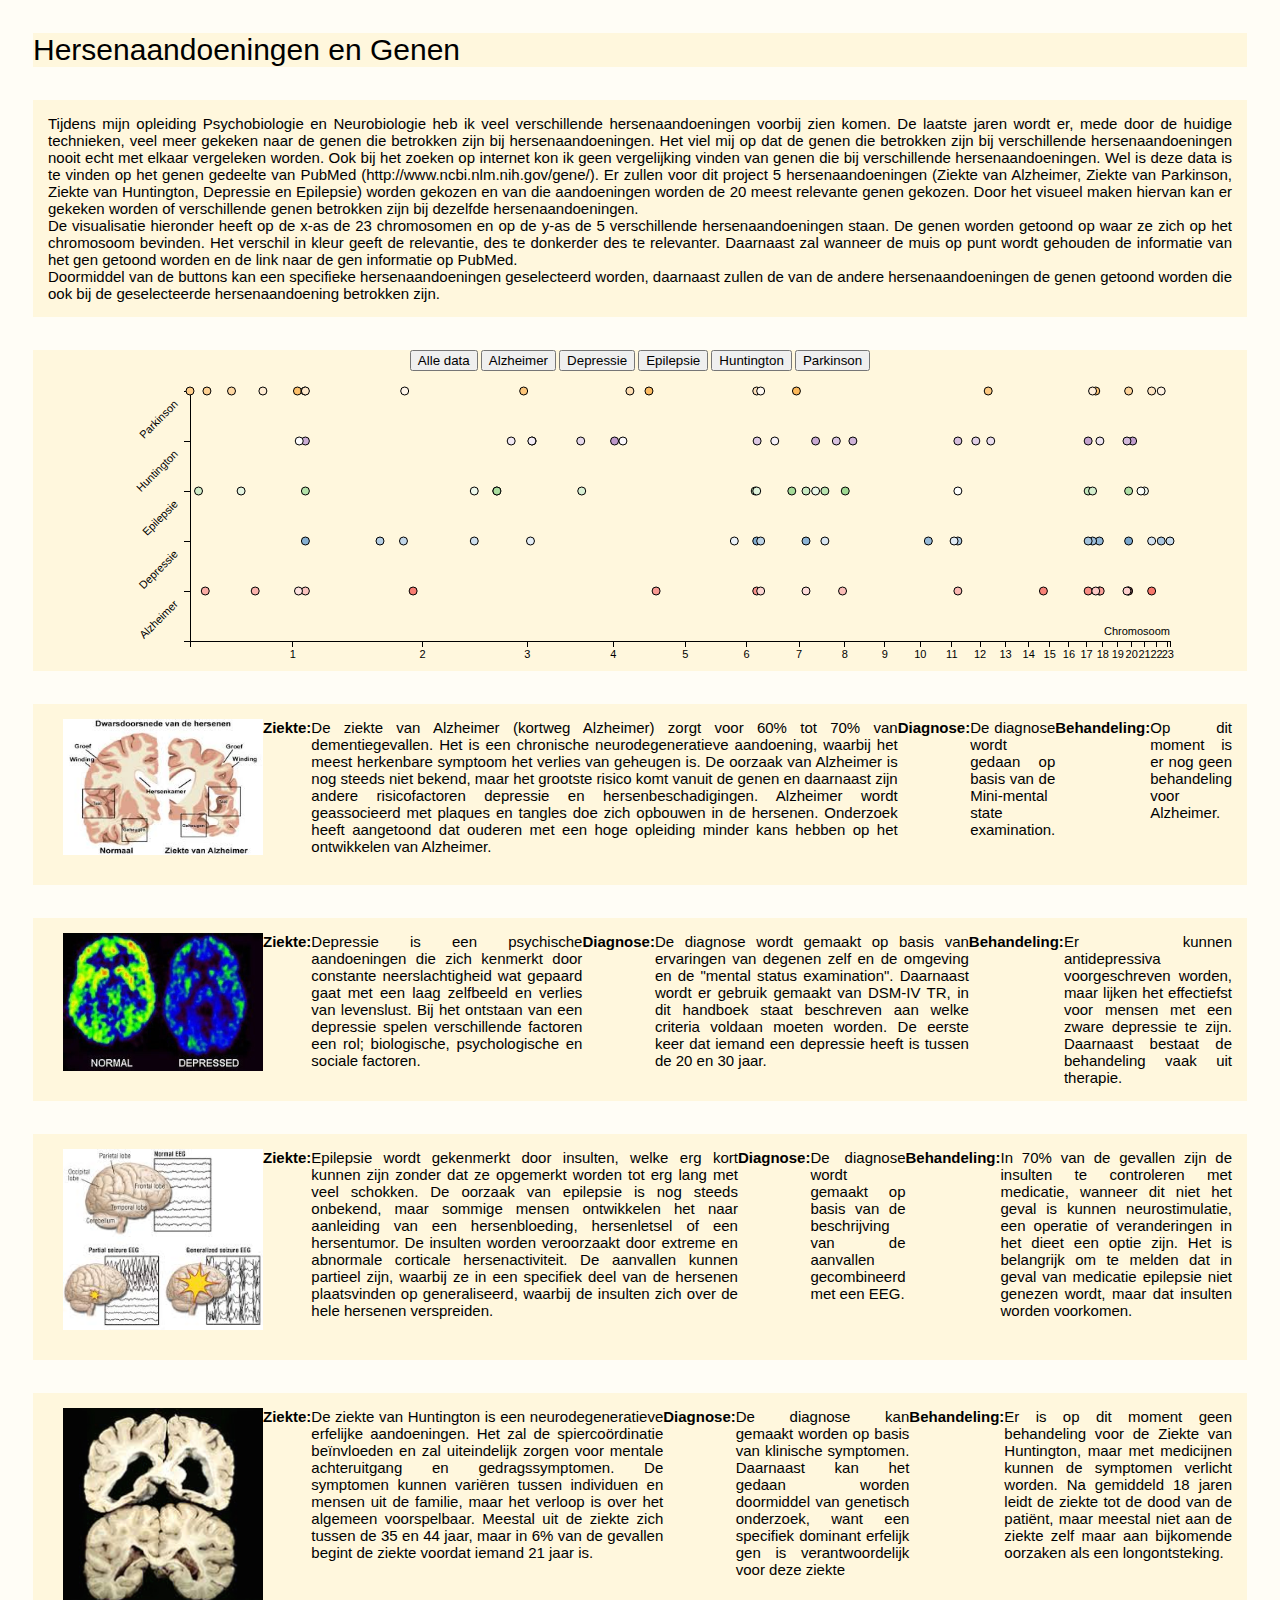
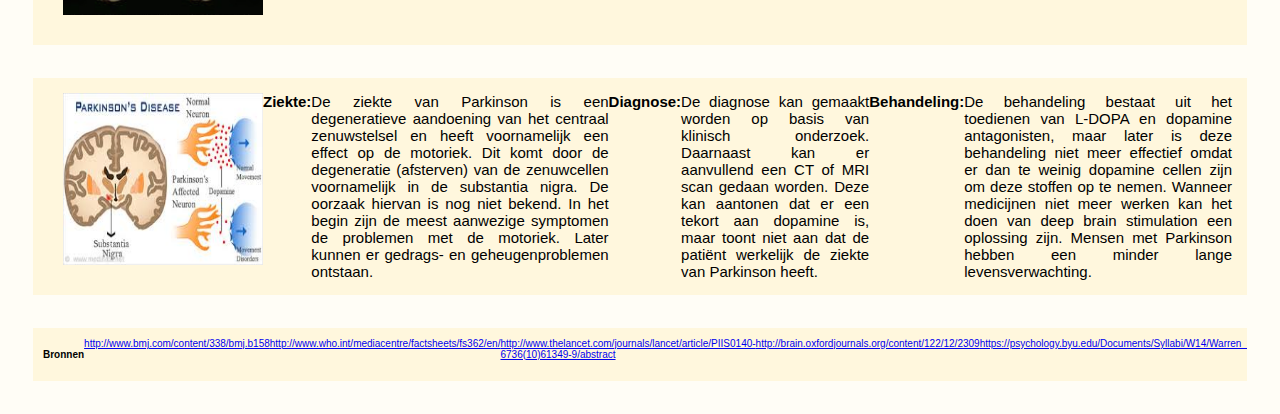
==== Website/index.html @ e5c7d4eb "Update" ====
<!doctype html>
<!-- 
Kirsten de Wit
6063098
Programmerproject Data
-->
  
<head>
  <meta charset="utf-8"/>
  <title>Hersenaandoeningen en genen</title>
  <LINK rel="stylesheet" type="text/css" href="project.css">
  <script src="d3.js"></script>
  <script src="fisheye.js"></script>
</head>

<body>
  <div class="titel">
    Hersenaandoeningen en Genen
  </div>

  <div class="border">
  </div>

  <div class="inleiding">
    Tijdens mijn opleiding Psychobiologie en Neurobiologie heb ik veel verschillende hersenaandoeningen voorbij zien komen. De laatste jaren wordt er, mede door de huidige technieken, veel meer gekeken naar de genen die betrokken zijn bij hersenaandoeningen. Het viel mij op dat de genen die betrokken zijn bij verschillende hersenaandoeningen nooit echt met elkaar vergeleken worden. Ook bij het zoeken op internet kon ik geen vergelijking vinden van genen die bij verschillende hersenaandoeningen. Wel is deze data is te vinden op het genen gedeelte van PubMed (http://www.ncbi.nlm.nih.gov/gene/). Er zullen voor dit project 5 hersenaandoeningen (Ziekte van Alzheimer, Ziekte van Parkinson, Ziekte van Huntington, Depressie en Epilepsie) worden gekozen en van die aandoeningen worden de 20 meest relevante genen gekozen. Door het visueel maken hiervan kan er gekeken worden of verschillende genen betrokken zijn bij dezelfde hersenaandoeningen.<br>
    De visualisatie hieronder heeft op de x-as de 23 chromosomen en op de y-as de 5 verschillende hersenaandoeningen staan. De genen worden getoond op waar ze zich op het chromosoom bevinden. Het verschil in kleur geeft de relevantie, des te donkerder des te relevanter. Daarnaast zal wanneer de muis op punt wordt gehouden de informatie van het gen getoond worden en de link naar de gen informatie op PubMed. <br>
    Doormiddel van de buttons kan een specifieke hersenaandoeningen geselecteerd worden, daarnaast zullen de van de andere hersenaandoeningen de genen getoond worden die ook bij de geselecteerde hersenaandoening betrokken zijn.
  </div>

  <div class="border">
  </div>

  <div class="buttons">
    <div>
      <input name="al"
            type="button"
            value="Alle data">
      <input name="AD"
             type="button"
             value="Alzheimer">
      <input name="DP"
             type="button"
             value="Depressie">
      <input name="EP"
             type="button"
             value="Epilepsie">
      <input name="HD"
             type="button"
             value="Huntington">
      <input name="PD"
             type="button"
             value="Parkinson">
    </div>
  </div>


  <div class="graph">
  </div>

  <div class="border">
  </div>

  <div class="AD">
    <img alt="" title="De hersenen van iemand zonder Alzheimer (links) en iemand met Alzheimer (rechts)." SRC="ad.jpg">
    <b>Ziekte: </b>De ziekte van Alzheimer (kortweg Alzheimer) zorgt voor 60% tot 70% van dementiegevallen. Het is een chronische neurodegeneratieve aandoening, waarbij het meest herkenbare symptoom het verlies van geheugen is. De oorzaak van Alzheimer is nog steeds niet bekend, maar het grootste risico komt vanuit de genen en daarnaast zijn andere risicofactoren depressie en hersenbeschadigingen. Alzheimer wordt geassocieerd met plaques en tangles doe zich opbouwen in de hersenen. Onderzoek heeft aangetoond dat ouderen met een hoge opleiding minder kans hebben op het ontwikkelen van Alzheimer.<br>
    <b>Diagnose: </b>De diagnose wordt gedaan op basis van de  Mini-mental state examination.<br>
    <b>Behandeling: </b>Op dit moment is er nog geen behandeling voor Alzheimer.<br>
  </div>

  <div class="border">
  </div>

  <div class="Depressie">
    <img alt="" title="Iemand met een depressie laat minder activiteit in de hersenen zien (rechts) dan iemand zonder een depressie" SRC="depressie.jpg">
   <b>Ziekte: </b>Depressie is een psychische aandoeningen die zich kenmerkt door constante neerslachtigheid wat gepaard gaat met een laag zelfbeeld en verlies van levenslust. Bij het ontstaan van een depressie spelen verschillende factoren een rol; biologische, psychologische en sociale factoren. <br>
   <b>Diagnose: </b>De diagnose wordt gemaakt op basis van ervaringen van degenen zelf en de omgeving en de "mental status examination". Daarnaast wordt er gebruik gemaakt van DSM-IV TR, in dit handboek staat beschreven aan welke criteria voldaan moeten worden. De eerste keer dat iemand een depressie heeft is tussen de 20 en 30 jaar.<br>
    <b>Behandeling: </b>Er kunnen antidepressiva voorgeschreven worden, maar lijken het effectiefst voor mensen met een zware depressie te zijn. Daarnaast bestaat de behandeling vaak uit therapie.<br>
  </div>

  <div class="border">
  </div>

  <div class="Epilepsie">
   <img alt="" title=" Een EEG van een controle persoon (boven), iemand met partiële aanvalling (links onder) en gegeneraliseerde aanvallen (rechts onder)." SRC="epilepsie.jpg">
    <b>Ziekte: </b>Epilepsie wordt gekenmerkt door insulten, welke erg kort kunnen zijn zonder dat ze opgemerkt worden tot erg lang met veel schokken. De oorzaak van epilepsie is nog steeds onbekend, maar sommige mensen ontwikkelen het naar aanleiding van een hersenbloeding, hersenletsel of een hersentumor. De insulten worden veroorzaakt door extreme en abnormale corticale hersenactiviteit. De aanvallen kunnen partieel zijn, waarbij ze in een specifiek deel van de hersenen plaatsvinden op generaliseerd, waarbij de insulten zich over de hele hersenen verspreiden.<br>
    <b>Diagnose: </b> De diagnose wordt gemaakt op basis van de beschrijving van de aanvallen gecombineerd met een EEG.<br>
    <b>Behandeling: </b>In 70% van de gevallen zijn de insulten te controleren met medicatie, wanneer dit niet het geval is kunnen neurostimulatie, een operatie of veranderingen in het dieet een optie zijn. Het is belangrijk om te melden dat in geval van medicatie epilepsie niet genezen wordt, maar dat insulten worden voorkomen.<br>   
  </div>

  <div class="border">
  </div>

  <div class="HD">
   <img alt="" title="De hersenen van iemand met Huntington (boven) en zonder Huntington (onder)." SRC="HD.jpg">
    <b>Ziekte: </b>De ziekte van Huntington is een neurodegeneratieve erfelijke aandoeningen. Het zal de spiercoördinatie beïnvloeden en zal uiteindelijk zorgen voor mentale achteruitgang en gedragssymptomen. De symptomen kunnen variëren tussen individuen en mensen uit de familie, maar het verloop is over het algemeen voorspelbaar. Meestal uit de ziekte zich tussen de 35 en 44 jaar, maar in 6% van de gevallen begint de ziekte voordat iemand 21 jaar is.<br>
   <b>Diagnose: </b>De diagnose kan gemaakt worden op basis van klinische symptomen. Daarnaast kan het gedaan worden doormiddel van genetisch onderzoek, want een specifiek dominant erfelijk gen is verantwoordelijk voor deze ziekte<br>
    <b>Behandeling: </b>Er is op dit moment geen behandeling voor de Ziekte van Huntington, maar met medicijnen kunnen de symptomen verlicht worden. Na gemiddeld 18 jaren leidt de ziekte tot de dood van de patiënt, maar meestal niet aan de ziekte zelf maar aan bijkomende oorzaken als een longontsteking.<br>
  </div>

  <div class="border">
  </div>

  <div class="PD">
    <img alt="" title="Het transport van dopamine in iemand zonder Parkinson (boven) en iemand met Parkinson (onder)." SRC="PD.jpg">
    <b>Ziekte: </b>De ziekte van Parkinson is een degeneratieve aandoening van het centraal zenuwstelsel en heeft voornamelijk een effect op de motoriek. Dit komt door de degeneratie (afsterven) van de zenuwcellen voornamelijk in de substantia nigra. De oorzaak hiervan is nog niet bekend. In het begin zijn de meest aanwezige symptomen de problemen met de motoriek. Later kunnen er gedrags- en geheugenproblemen ontstaan.<br>
    <b>Diagnose: </b> De diagnose kan gemaakt worden op basis van klinisch onderzoek. Daarnaast kan er aanvullend een CT of MRI scan gedaan worden. Deze kan aantonen dat er een tekort aan dopamine is, maar toont niet aan dat de patiënt werkelijk de ziekte van Parkinson heeft.<br>
    <b>Behandeling: </b>De behandeling bestaat uit het toedienen van L-DOPA en dopamine antagonisten, maar later is deze behandeling niet meer effectief omdat er dan te weinig dopamine cellen zijn om deze stoffen op te nemen. Wanneer medicijnen niet meer werken kan het doen van deep brain stimulation een oplossing zijn. Mensen met Parkinson hebben een minder lange levensverwachting.<br>
  </div>

  <div class="border">
  </div>

  <div class="Bronnen">
   <b> Bronnen </b>
    <a href="http://www.bmj.com/content/338/bmj.b158">http://www.bmj.com/content/338/bmj.b158</a> 
    <a href="http://www.who.int/mediacentre/factsheets/fs362/en/">http://www.who.int/mediacentre/factsheets/fs362/en/</a>
    <a href ="http://www.thelancet.com/journals/lancet/article/PIIS0140-6736(10)61349-9/abstract">http://www.thelancet.com/journals/lancet/article/PIIS0140-6736(10)61349-9/abstract</a>
    <a href="http://brain.oxfordjournals.org/content/122/12/2309">http://brain.oxfordjournals.org/content/122/12/2309</a>
    <a href="https://psychology.byu.edu/Documents/Syllabi/W14/Warren_Syllabus%20342%20W%202013.pdf">https://psychology.byu.edu/Documents/Syllabi/W14/Warren_Syllabus%20342%20W%202013.pdf</a> 
    <a href="http://www.health.am/psy/major-depressive-disorder/">http://www.health.am/psy/major-depressive-disorder/</a>
    <a href="https://www.ncbi.nlm.nih.gov/pmc/articles/PMC3712503/">https://www.ncbi.nlm.nih.gov/pmc/articles/PMC3712503/</a> 
    <a href="https://www.ncbi.nlm.nih.gov/pmc/articles/PMC2253608/">https://www.ncbi.nlm.nih.gov/pmc/articles/PMC2253608/</a> 
    <a href="http://www.nejm.org/doi/full/10.1056/NEJMra022308">http://www.nejm.org/doi/full/10.1056/NEJMra022308</a> 
    <a href="http://onlinelibrary.wiley.com/doi/10.1111/epi.12550/abstract;jsessionid=B3A9675DECC145AB4CA89A282FB9E412.f01t01">http://onlinelibrary.wiley.com/doi/10.1111/epi.12550/abstract;jsessionid=B3A9675DECC145AB4CA89A282FB9E412.f01t01</a> 
    <a href="http://www.who.int/mediacentre/factsheets/fs999/en/">http://www.who.int/mediacentre/factsheets/fs999/en/</a>
    <a href="http://web.stanford.edu/group/hopes/cgi-bin/hopes_test/the-behavioral-symptoms-of-huntingtons-disease/">http://web.stanford.edu/group/hopes/cgi-bin/hopes_test/the-behavioral-symptoms-of-huntingtons-disease/</a> 
    <a href="http://www.annualreviews.org/doi/abs/10.1146/annurev-pathol-011110-130242">http://www.annualreviews.org/doi/abs/10.1146/annurev-pathol-011110-130242</a>
    <a href="http://animalresearch.thehastingscenter.org/report/using-monkeys-to-understand-and-cure-parkinson-disease/">http://animalresearch.thehastingscenter.org/report/using-monkeys-to-understand-and-cure-parkinson-disease/</a>
  </div>

  <script src="main.js"></script>

</body>
</html>
---- Website/project.css ----
/*
Kirsten de Wit
6063098
Programmerproject Data
*/

body {
  font: 11px sans-serif;
  min-width: 600px;
  background: #fffdf6;
  margin: 3em 3em;
}

img {
  float: right;
  margin: 0 0 1em 1em;
  width: 200px;
}

.border {
  height: 3em;
  min-width: 1000px;
  background: #fffdf6;
}

.titel {
  display: flex;
  font-size: 30px;
  text-align: center;
  min-width: 1000px;
  background: #fff7dd;
 }

.inleiding {
  display: -webkit-flex;
  display: flex;
  padding: 1em;
  font-size: 15px;
  text-align: justify;
  min-width: 1000px;
  background: #fff7dd;
 }

.buttons {
  display: -webkit-flex;
  display:         flex;
  -webkit-align-items: center;
          align-items: center;
  -webkit-justify-content: center;
          justify-content: center;
  background: #fff7dd;
}

.graph {
  display: -webkit-flex;
  display:         flex;
  -webkit-align-items: center;
          align-items: center;
  -webkit-justify-content: center;
          justify-content: center;
  background: #fff7dd;
}

.axis path,
.axis line {
  fill: none;
  stroke: #000;
  shape-rendering: crispEdges;
}

.dot {
  stroke: #000;
}

.tooltip {
  position: absolute;
  font-size: 12px;
  box-shadow: 0px 0px 5px #999999;
  padding: 10px;
  width: 230px;
  height: 40px;
  background: #fff7dd;
}

.AD {
  display: flex;
  overflow: auto;
  padding: 1em;
  font-size: 15px;
  text-align: justify;
  min-width: 1000px;
  background:#fff7dd;
}

.Depressie {
  display: flex;
  overflow: auto;
  padding: 1em;
  font-size: 15px;
  text-align: justify;
  min-width: 1000px;
  background: #fff7dd;
}

.Epilepsie {
  display: flex;
  overflow: auto;
  padding: 1em;
  font-size: 15px;
  text-align: justify;
  min-width: 1000px;
  background: #fff7dd;
}

.HD {
  display: flex;
  overflow: auto;
  padding: 1em;
  font-size: 15px;
  text-align: justify;
  min-width: 1000px;
  background: #fff7dd;
}

.PD {
  display: flex;
  overflow: auto;
  padding: 1em;
  font-size: 15px;
  text-align: justify;
  min-width: 1000px;
  background: #fff7dd;
}

.Bronnen {
  display: flex;
  overflow: auto;
  white-space: pre-wrap;
  padding: 1em;
  font-size: 10px;
  min-width: 1000px;
  background: #fff7dd;
}
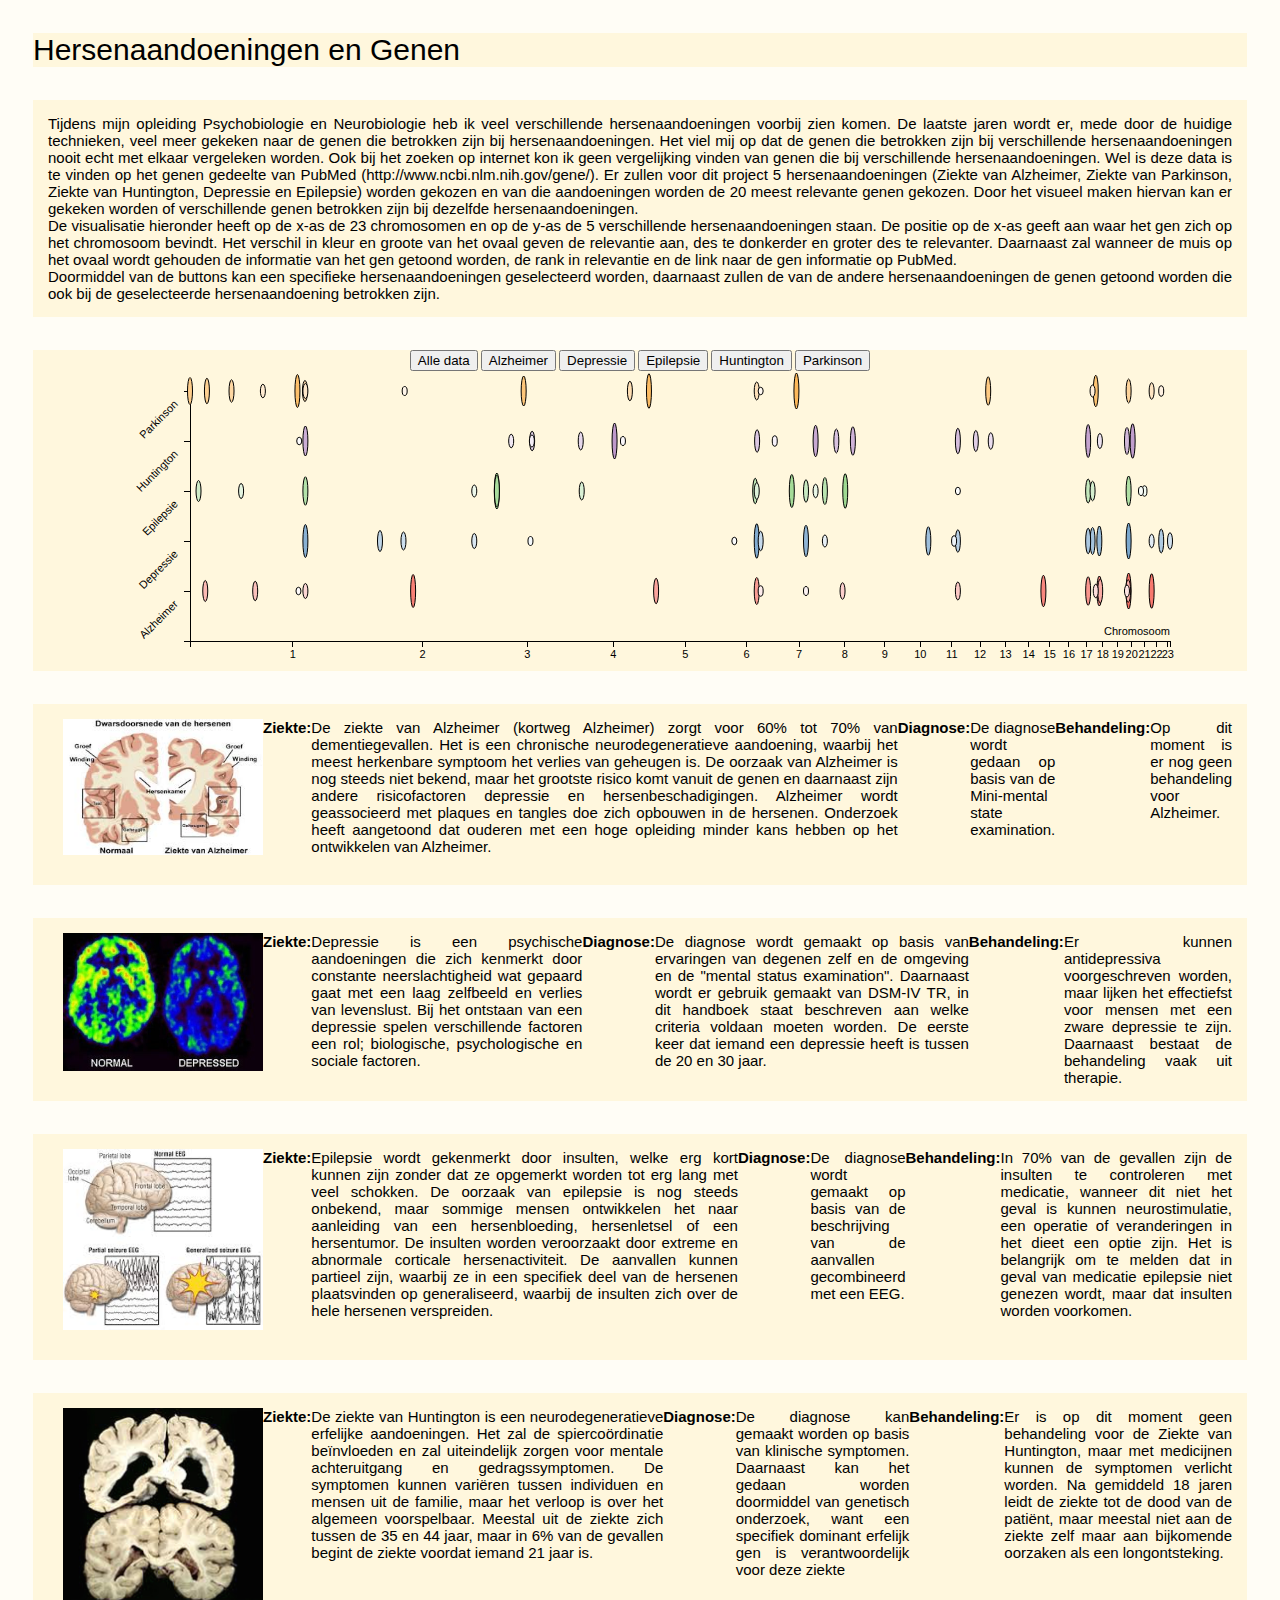
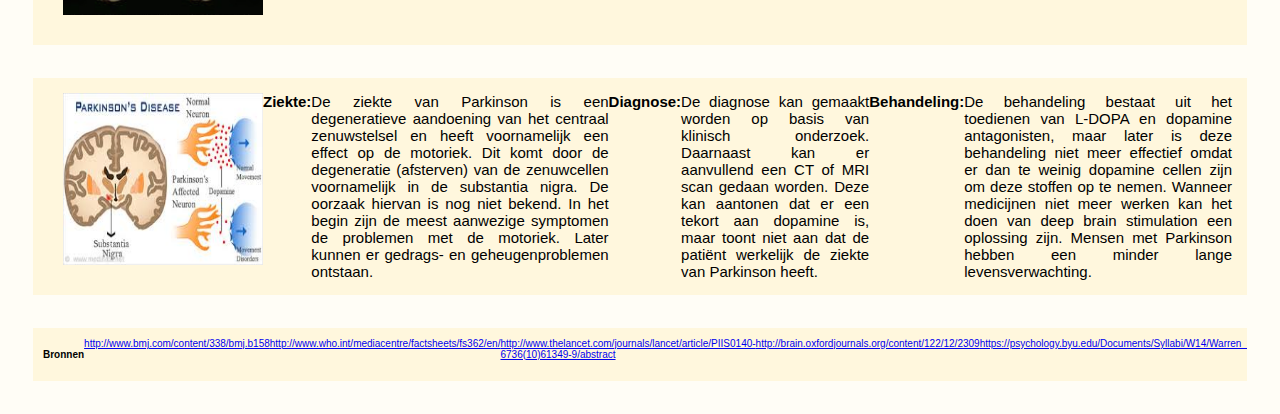
==== commit e41f50bc: "Update" ====
--- a/Website/index.html
+++ b/Website/index.html
@@ -23,7 +23,7 @@
 
   <div class="inleiding">
     Tijdens mijn opleiding Psychobiologie en Neurobiologie heb ik veel verschillende hersenaandoeningen voorbij zien komen. De laatste jaren wordt er, mede door de huidige technieken, veel meer gekeken naar de genen die betrokken zijn bij hersenaandoeningen. Het viel mij op dat de genen die betrokken zijn bij verschillende hersenaandoeningen nooit echt met elkaar vergeleken worden. Ook bij het zoeken op internet kon ik geen vergelijking vinden van genen die bij verschillende hersenaandoeningen. Wel is deze data is te vinden op het genen gedeelte van PubMed (http://www.ncbi.nlm.nih.gov/gene/). Er zullen voor dit project 5 hersenaandoeningen (Ziekte van Alzheimer, Ziekte van Parkinson, Ziekte van Huntington, Depressie en Epilepsie) worden gekozen en van die aandoeningen worden de 20 meest relevante genen gekozen. Door het visueel maken hiervan kan er gekeken worden of verschillende genen betrokken zijn bij dezelfde hersenaandoeningen.<br>
-    De visualisatie hieronder heeft op de x-as de 23 chromosomen en op de y-as de 5 verschillende hersenaandoeningen staan. De genen worden getoond op waar ze zich op het chromosoom bevinden. Het verschil in kleur geeft de relevantie, des te donkerder des te relevanter. Daarnaast zal wanneer de muis op punt wordt gehouden de informatie van het gen getoond worden en de link naar de gen informatie op PubMed. <br>
+    De visualisatie hieronder heeft op de x-as de 23 chromosomen en op de y-as de 5 verschillende hersenaandoeningen staan. De positie op de x-as geeft aan waar het gen zich op het chromosoom bevindt. Het verschil in kleur en groote van het ovaal geven de relevantie aan, des te donkerder en groter des te relevanter. Daarnaast zal wanneer de muis op het ovaal wordt gehouden de informatie van het gen getoond worden, de rank in relevantie en de link naar de gen informatie op PubMed. <br>
     Doormiddel van de buttons kan een specifieke hersenaandoeningen geselecteerd worden, daarnaast zullen de van de andere hersenaandoeningen de genen getoond worden die ook bij de geselecteerde hersenaandoening betrokken zijn.
   </div>
 
--- a/Website/project.css
+++ b/Website/project.css
@@ -79,7 +79,7 @@
   padding: 10px;
   width: 230px;
   height: 40px;
-  background: #fff7dd;
+  background: #ffffff;
 }
 
 .AD {
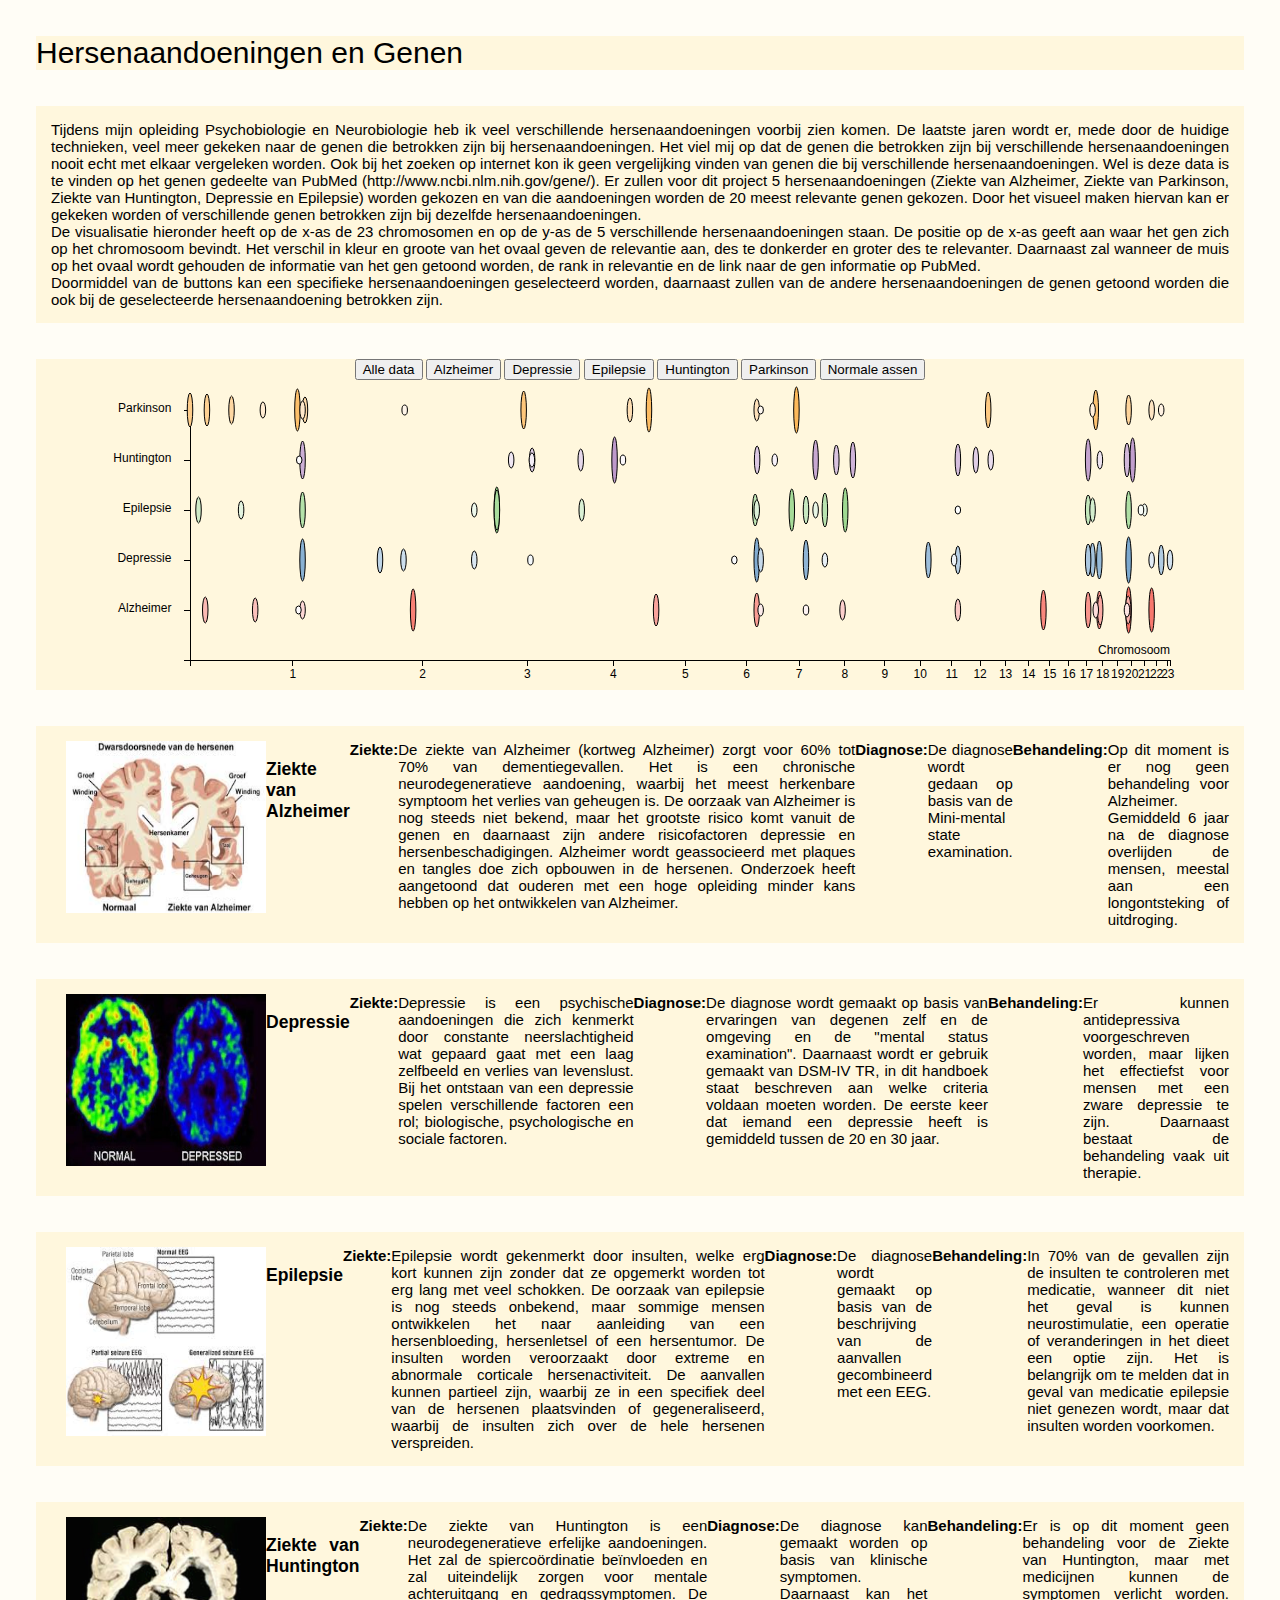
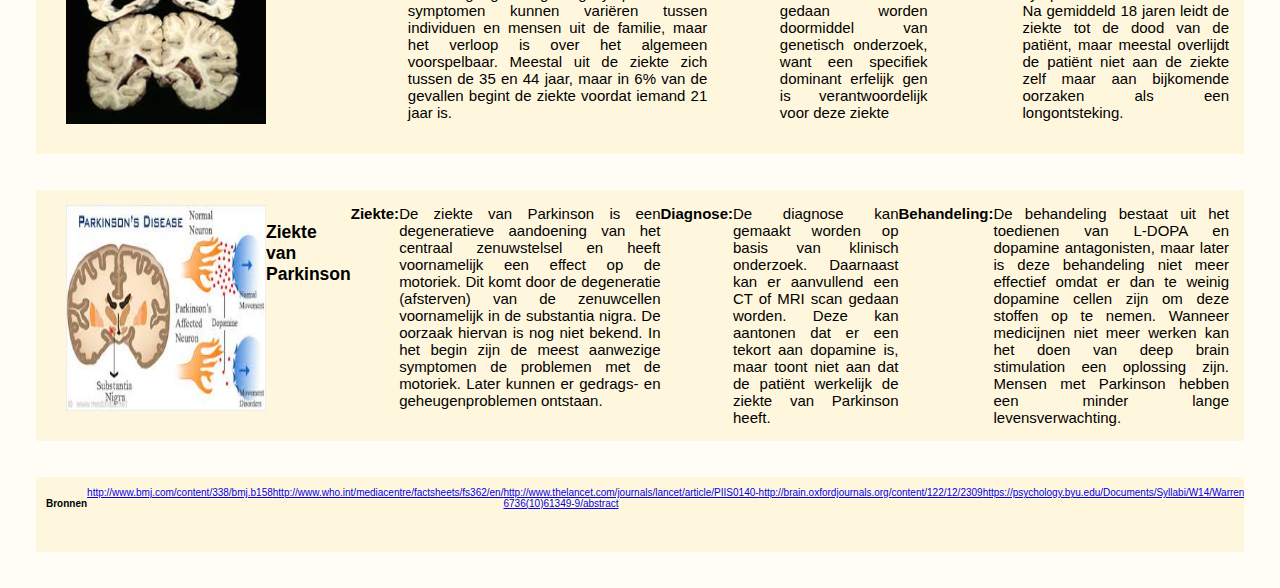
==== commit 5e87dc57: "Inleversie programmerproject" ====
--- a/Website/index.html
+++ b/Website/index.html
@@ -24,7 +24,7 @@
   <div class="inleiding">
     Tijdens mijn opleiding Psychobiologie en Neurobiologie heb ik veel verschillende hersenaandoeningen voorbij zien komen. De laatste jaren wordt er, mede door de huidige technieken, veel meer gekeken naar de genen die betrokken zijn bij hersenaandoeningen. Het viel mij op dat de genen die betrokken zijn bij verschillende hersenaandoeningen nooit echt met elkaar vergeleken worden. Ook bij het zoeken op internet kon ik geen vergelijking vinden van genen die bij verschillende hersenaandoeningen. Wel is deze data is te vinden op het genen gedeelte van PubMed (http://www.ncbi.nlm.nih.gov/gene/). Er zullen voor dit project 5 hersenaandoeningen (Ziekte van Alzheimer, Ziekte van Parkinson, Ziekte van Huntington, Depressie en Epilepsie) worden gekozen en van die aandoeningen worden de 20 meest relevante genen gekozen. Door het visueel maken hiervan kan er gekeken worden of verschillende genen betrokken zijn bij dezelfde hersenaandoeningen.<br>
     De visualisatie hieronder heeft op de x-as de 23 chromosomen en op de y-as de 5 verschillende hersenaandoeningen staan. De positie op de x-as geeft aan waar het gen zich op het chromosoom bevindt. Het verschil in kleur en groote van het ovaal geven de relevantie aan, des te donkerder en groter des te relevanter. Daarnaast zal wanneer de muis op het ovaal wordt gehouden de informatie van het gen getoond worden, de rank in relevantie en de link naar de gen informatie op PubMed. <br>
-    Doormiddel van de buttons kan een specifieke hersenaandoeningen geselecteerd worden, daarnaast zullen de van de andere hersenaandoeningen de genen getoond worden die ook bij de geselecteerde hersenaandoening betrokken zijn.
+    Doormiddel van de buttons kan een specifieke hersenaandoeningen geselecteerd worden, daarnaast zullen van de andere hersenaandoeningen de genen getoond worden die ook bij de geselecteerde hersenaandoening betrokken zijn.
   </div>
 
   <div class="border">
@@ -50,6 +50,9 @@
       <input name="PD"
              type="button"
              value="Parkinson">
+      <input name="normal"
+             type="button"
+             value="Normale assen">
     </div>
   </div>
 
@@ -62,9 +65,10 @@
 
   <div class="AD">
     <img alt="" title="De hersenen van iemand zonder Alzheimer (links) en iemand met Alzheimer (rechts)." SRC="ad.jpg">
+    <h3>Ziekte van Alzheimer</h3>
     <b>Ziekte: </b>De ziekte van Alzheimer (kortweg Alzheimer) zorgt voor 60% tot 70% van dementiegevallen. Het is een chronische neurodegeneratieve aandoening, waarbij het meest herkenbare symptoom het verlies van geheugen is. De oorzaak van Alzheimer is nog steeds niet bekend, maar het grootste risico komt vanuit de genen en daarnaast zijn andere risicofactoren depressie en hersenbeschadigingen. Alzheimer wordt geassocieerd met plaques en tangles doe zich opbouwen in de hersenen. Onderzoek heeft aangetoond dat ouderen met een hoge opleiding minder kans hebben op het ontwikkelen van Alzheimer.<br>
     <b>Diagnose: </b>De diagnose wordt gedaan op basis van de  Mini-mental state examination.<br>
-    <b>Behandeling: </b>Op dit moment is er nog geen behandeling voor Alzheimer.<br>
+    <b>Behandeling: </b>Op dit moment is er nog geen behandeling voor Alzheimer. Gemiddeld 6 jaar na de diagnose overlijden de mensen, meestal aan een longontsteking of uitdroging.<br>
   </div>
 
   <div class="border">
@@ -72,8 +76,9 @@
 
   <div class="Depressie">
     <img alt="" title="Iemand met een depressie laat minder activiteit in de hersenen zien (rechts) dan iemand zonder een depressie" SRC="depressie.jpg">
+   <h3>Depressie</h3>
    <b>Ziekte: </b>Depressie is een psychische aandoeningen die zich kenmerkt door constante neerslachtigheid wat gepaard gaat met een laag zelfbeeld en verlies van levenslust. Bij het ontstaan van een depressie spelen verschillende factoren een rol; biologische, psychologische en sociale factoren. <br>
-   <b>Diagnose: </b>De diagnose wordt gemaakt op basis van ervaringen van degenen zelf en de omgeving en de "mental status examination". Daarnaast wordt er gebruik gemaakt van DSM-IV TR, in dit handboek staat beschreven aan welke criteria voldaan moeten worden. De eerste keer dat iemand een depressie heeft is tussen de 20 en 30 jaar.<br>
+   <b>Diagnose: </b>De diagnose wordt gemaakt op basis van ervaringen van degenen zelf en de omgeving en de "mental status examination". Daarnaast wordt er gebruik gemaakt van DSM-IV TR, in dit handboek staat beschreven aan welke criteria voldaan moeten worden. De eerste keer dat iemand een depressie heeft is gemiddeld tussen de 20 en 30 jaar.<br>
     <b>Behandeling: </b>Er kunnen antidepressiva voorgeschreven worden, maar lijken het effectiefst voor mensen met een zware depressie te zijn. Daarnaast bestaat de behandeling vaak uit therapie.<br>
   </div>
 
@@ -82,7 +87,8 @@
 
   <div class="Epilepsie">
    <img alt="" title=" Een EEG van een controle persoon (boven), iemand met partiële aanvalling (links onder) en gegeneraliseerde aanvallen (rechts onder)." SRC="epilepsie.jpg">
-    <b>Ziekte: </b>Epilepsie wordt gekenmerkt door insulten, welke erg kort kunnen zijn zonder dat ze opgemerkt worden tot erg lang met veel schokken. De oorzaak van epilepsie is nog steeds onbekend, maar sommige mensen ontwikkelen het naar aanleiding van een hersenbloeding, hersenletsel of een hersentumor. De insulten worden veroorzaakt door extreme en abnormale corticale hersenactiviteit. De aanvallen kunnen partieel zijn, waarbij ze in een specifiek deel van de hersenen plaatsvinden op generaliseerd, waarbij de insulten zich over de hele hersenen verspreiden.<br>
+    <h3>Epilepsie</h3>
+    <b>Ziekte: </b>Epilepsie wordt gekenmerkt door insulten, welke erg kort kunnen zijn zonder dat ze opgemerkt worden tot erg lang met veel schokken. De oorzaak van epilepsie is nog steeds onbekend, maar sommige mensen ontwikkelen het naar aanleiding van een hersenbloeding, hersenletsel of een hersentumor. De insulten worden veroorzaakt door extreme en abnormale corticale hersenactiviteit. De aanvallen kunnen partieel zijn, waarbij ze in een specifiek deel van de hersenen plaatsvinden of gegeneraliseerd, waarbij de insulten zich over de hele hersenen verspreiden.<br>
     <b>Diagnose: </b> De diagnose wordt gemaakt op basis van de beschrijving van de aanvallen gecombineerd met een EEG.<br>
     <b>Behandeling: </b>In 70% van de gevallen zijn de insulten te controleren met medicatie, wanneer dit niet het geval is kunnen neurostimulatie, een operatie of veranderingen in het dieet een optie zijn. Het is belangrijk om te melden dat in geval van medicatie epilepsie niet genezen wordt, maar dat insulten worden voorkomen.<br>   
   </div>
@@ -92,9 +98,10 @@
 
   <div class="HD">
    <img alt="" title="De hersenen van iemand met Huntington (boven) en zonder Huntington (onder)." SRC="HD.jpg">
+    <h3>Ziekte van Huntington</h3>
     <b>Ziekte: </b>De ziekte van Huntington is een neurodegeneratieve erfelijke aandoeningen. Het zal de spiercoördinatie beïnvloeden en zal uiteindelijk zorgen voor mentale achteruitgang en gedragssymptomen. De symptomen kunnen variëren tussen individuen en mensen uit de familie, maar het verloop is over het algemeen voorspelbaar. Meestal uit de ziekte zich tussen de 35 en 44 jaar, maar in 6% van de gevallen begint de ziekte voordat iemand 21 jaar is.<br>
    <b>Diagnose: </b>De diagnose kan gemaakt worden op basis van klinische symptomen. Daarnaast kan het gedaan worden doormiddel van genetisch onderzoek, want een specifiek dominant erfelijk gen is verantwoordelijk voor deze ziekte<br>
-    <b>Behandeling: </b>Er is op dit moment geen behandeling voor de Ziekte van Huntington, maar met medicijnen kunnen de symptomen verlicht worden. Na gemiddeld 18 jaren leidt de ziekte tot de dood van de patiënt, maar meestal niet aan de ziekte zelf maar aan bijkomende oorzaken als een longontsteking.<br>
+    <b>Behandeling: </b>Er is op dit moment geen behandeling voor de Ziekte van Huntington, maar met medicijnen kunnen de symptomen verlicht worden. Na gemiddeld 18 jaren leidt de ziekte tot de dood van de patiënt, maar meestal overlijdt de patiënt niet aan de ziekte zelf maar aan bijkomende oorzaken als een longontsteking.<br>
   </div>
 
   <div class="border">
@@ -102,6 +109,7 @@
 
   <div class="PD">
     <img alt="" title="Het transport van dopamine in iemand zonder Parkinson (boven) en iemand met Parkinson (onder)." SRC="PD.jpg">
+    <h3>Ziekte van Parkinson</h3>
     <b>Ziekte: </b>De ziekte van Parkinson is een degeneratieve aandoening van het centraal zenuwstelsel en heeft voornamelijk een effect op de motoriek. Dit komt door de degeneratie (afsterven) van de zenuwcellen voornamelijk in de substantia nigra. De oorzaak hiervan is nog niet bekend. In het begin zijn de meest aanwezige symptomen de problemen met de motoriek. Later kunnen er gedrags- en geheugenproblemen ontstaan.<br>
     <b>Diagnose: </b> De diagnose kan gemaakt worden op basis van klinisch onderzoek. Daarnaast kan er aanvullend een CT of MRI scan gedaan worden. Deze kan aantonen dat er een tekort aan dopamine is, maar toont niet aan dat de patiënt werkelijk de ziekte van Parkinson heeft.<br>
     <b>Behandeling: </b>De behandeling bestaat uit het toedienen van L-DOPA en dopamine antagonisten, maar later is deze behandeling niet meer effectief omdat er dan te weinig dopamine cellen zijn om deze stoffen op te nemen. Wanneer medicijnen niet meer werken kan het doen van deep brain stimulation een oplossing zijn. Mensen met Parkinson hebben een minder lange levensverwachting.<br>
@@ -126,6 +134,11 @@
     <a href="http://web.stanford.edu/group/hopes/cgi-bin/hopes_test/the-behavioral-symptoms-of-huntingtons-disease/">http://web.stanford.edu/group/hopes/cgi-bin/hopes_test/the-behavioral-symptoms-of-huntingtons-disease/</a> 
     <a href="http://www.annualreviews.org/doi/abs/10.1146/annurev-pathol-011110-130242">http://www.annualreviews.org/doi/abs/10.1146/annurev-pathol-011110-130242</a>
     <a href="http://animalresearch.thehastingscenter.org/report/using-monkeys-to-understand-and-cure-parkinson-disease/">http://animalresearch.thehastingscenter.org/report/using-monkeys-to-understand-and-cure-parkinson-disease/</a>
+    <a href="https://www.alzheimer.nl/over-alzheimer/achtergrondinformatie/medische-illustraties/hersenen-en-alzheimer">https://www.alzheimer.nl/over-alzheimer/achtergrondinformatie/medische-illustraties/hersenen-en-alzheimer</a>
+    <a href="http://sixpenceee.com/post/83855363730/disorders-their-respective-brain-scans">http://sixpenceee.com/post/83855363730/disorders-their-respective-brain-scans</a>
+    <a href="http://www.connecttoresearch.org/publications/64">http://www.connecttoresearch.org/publications/64</a>
+    <a href="https://folding.stanford.edu/home/faq/faq-diseases/">https://folding.stanford.edu/home/faq/faq-diseases/</a>
+    <a href="https://encrypted-tbn1.gstatic.com/images?q=tbn:ANd9GcTi7IaAE_sxMJCvd-T8uFlTCyg-mTe3G2ekmqKvnlInWluknjkdjw">https://encrypted-tbn1.gstatic.com/images?q=tbn:ANd9GcTi7IaAE_sxMJCvd-T8uFlTCyg-mTe3G2ekmqKvnlInWluknjkdjw</a>
   </div>
 
   <script src="main.js"></script>
--- a/Website/project.css
+++ b/Website/project.css
@@ -5,7 +5,7 @@
 */
 
 body {
-  font: 11px sans-serif;
+  font: 12px sans-serif;
   min-width: 600px;
   background: #fffdf6;
   margin: 3em 3em;
@@ -19,7 +19,7 @@
 
 .border {
   height: 3em;
-  min-width: 1000px;
+  min-width: 1100px;
   background: #fffdf6;
 }
 
@@ -27,7 +27,7 @@
   display: flex;
   font-size: 30px;
   text-align: center;
-  min-width: 1000px;
+  min-width: 1100px;
   background: #fff7dd;
  }
 
@@ -37,7 +37,7 @@
   padding: 1em;
   font-size: 15px;
   text-align: justify;
-  min-width: 1000px;
+  min-width: 1100px;
   background: #fff7dd;
  }
 
@@ -49,6 +49,7 @@
   -webkit-justify-content: center;
           justify-content: center;
   background: #fff7dd;
+  min-width: 1125px;
 }
 
 .graph {
@@ -59,6 +60,7 @@
   -webkit-justify-content: center;
           justify-content: center;
   background: #fff7dd;
+  min-width: 1125px;
 }
 
 .axis path,
@@ -80,6 +82,7 @@
   width: 230px;
   height: 40px;
   background: #ffffff;
+  pointer-events:none;
 }
 
 .AD {
@@ -88,7 +91,7 @@
   padding: 1em;
   font-size: 15px;
   text-align: justify;
-  min-width: 1000px;
+  min-width: 1100px;
   background:#fff7dd;
 }
 
@@ -98,7 +101,7 @@
   padding: 1em;
   font-size: 15px;
   text-align: justify;
-  min-width: 1000px;
+  min-width: 1100px;
   background: #fff7dd;
 }
 
@@ -108,7 +111,7 @@
   padding: 1em;
   font-size: 15px;
   text-align: justify;
-  min-width: 1000px;
+  min-width: 1100px;
   background: #fff7dd;
 }
 
@@ -118,7 +121,7 @@
   padding: 1em;
   font-size: 15px;
   text-align: justify;
-  min-width: 1000px;
+  min-width: 1100px;
   background: #fff7dd;
 }
 
@@ -128,7 +131,7 @@
   padding: 1em;
   font-size: 15px;
   text-align: justify;
-  min-width: 1000px;
+  min-width: 1100px;
   background: #fff7dd;
 }
 
@@ -138,6 +141,6 @@
   white-space: pre-wrap;
   padding: 1em;
   font-size: 10px;
-  min-width: 1000px;
+  min-width: 1100px;
   background: #fff7dd;
 }